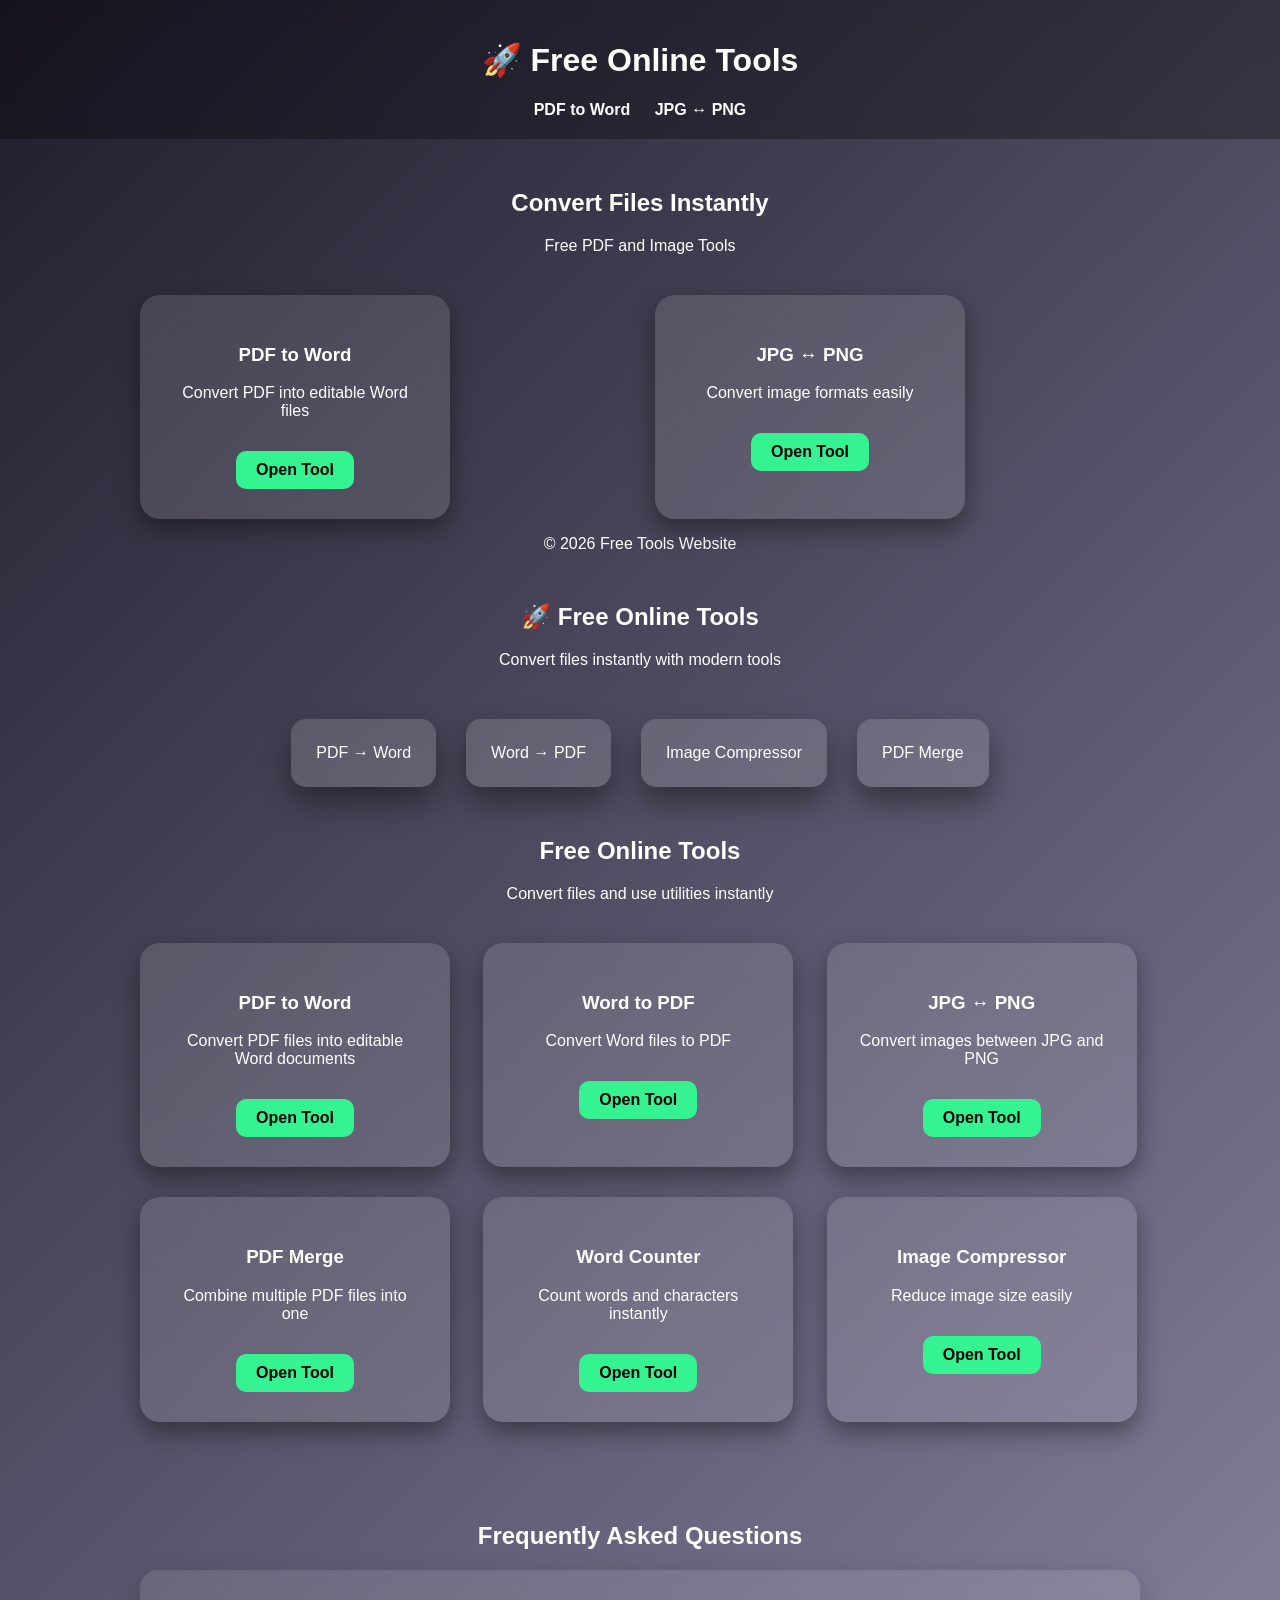
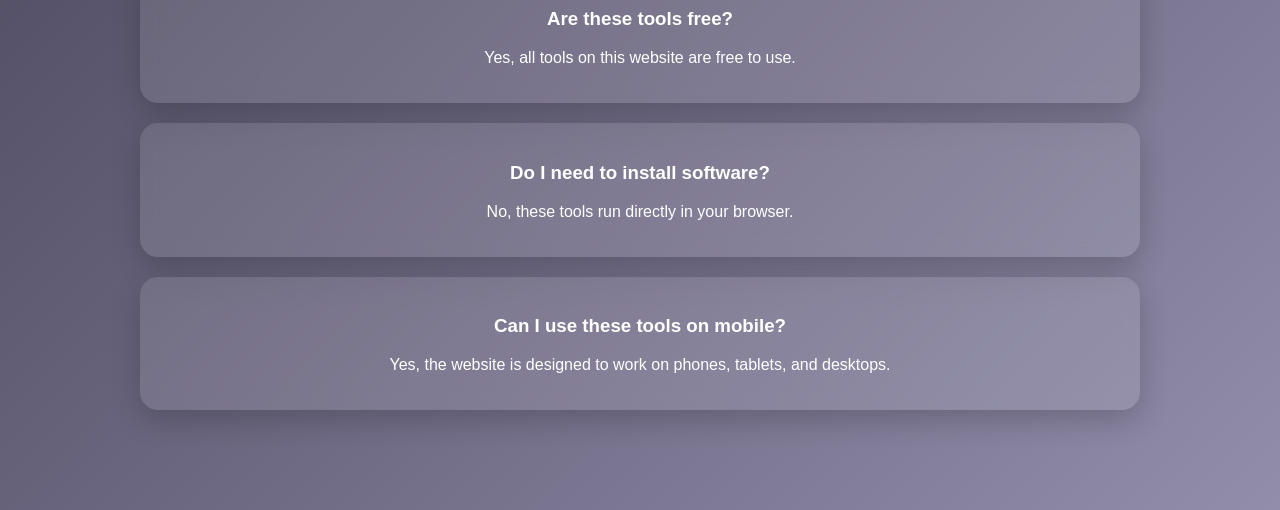
==== index.html @ 27e78783 "Add files via upload" ====
<!DOCTYPE html>
<html lang="en">
<head>
  <meta charset="UTF-8">
  <meta name="viewport" content="width=device-width, initial-scale=1.0">
  <title>Free Online Tools - PDF, Image & Text Utilities</title>
  <meta name="description" content="Free online tools to convert PDF, compress images, merge PDFs, and count words instantly.">
  <meta name="keywords" content="pdf to word, word to pdf, jpg png converter, pdf merge, word counter, image compressor">
  <meta name="robots" content="index, follow">
  <meta name="author" content="Free Online Tools">
  <meta property="og:title" content="Free Online Tools">
  <meta property="og:description" content="Use free online tools like PDF converters, image compressor, PDF merge, and word counter.">
  <meta property="og:type" content="website">
  <meta property="og:url" content="https://yourdomain.com/">
  <meta property="og:image" content="https://yourdomain.com/images/preview.png">

  <meta name="google-site-verification" content="YOUR_VERIFICATION_CODE">

  <script async
    src="https://pagead2.googlesyndication.com/pagead/js/adsbygoogle.js?client=ca-pub-XXXXXXXXXXXXXXXX"
    crossorigin="anonymous"></script>

  <link rel="stylesheet" href="style.css">
</head>

<body>

<header>
<h1>🚀 Free Online Tools</h1>
<nav>
<a href="pdf-to-word.html">PDF to Word</a>
<a href="jpg-png-converter.html">JPG ↔ PNG</a>
</nav>
</header>

<section class="hero">

<h2>Convert Files Instantly</h2>
<p>Free PDF and Image Tools</p>

<div class="tools-grid">

<div class="tool-card">
<h3>PDF to Word</h3>
<p>Convert PDF into editable Word files</p>
<a href="pdf-to-word.html">Open Tool</a>
</div>

<div class="tool-card">
<h3>JPG ↔ PNG</h3>
<p>Convert image formats easily</p>
<a href="jpg-png-converter.html">Open Tool</a>
</div>

</div>

</section>

<footer>
<p>© 2026 Free Tools Website</p>
</footer>

</body>
</html>

<!--  -->
<section class="hero">

<h2>🚀 Free Online Tools</h2>
<p>Convert files instantly with modern tools</p>

<div class="floating-tools">

<div class="tool-box">PDF → Word</div>
<div class="tool-box">Word → PDF</div>
<div class="tool-box">Image Compressor</div>
<div class="tool-box">PDF Merge</div>

</div>

</section>

<!-- sequence -->
 <section class="hero">

<h2>Free Online Tools</h2>
<p>Convert files and use utilities instantly</p>

<div class="tools-grid">

<!-- PDF TO WORD -->
<div class="tool-card">
<h3>PDF to Word</h3>
<p>Convert PDF files into editable Word documents</p>
<a href="pdf-to-word.html">Open Tool</a>
</div>

<!-- WORD TO PDF -->
<div class="tool-card">
<h3>Word to PDF</h3>
<p>Convert Word files to PDF</p>
<a href="word-to-pdf.html">Open Tool</a>
</div>

<!-- JPG PNG -->
<div class="tool-card">
<h3>JPG ↔ PNG</h3>
<p>Convert images between JPG and PNG</p>
<a href="jpg-png-converter.html">Open Tool</a>
</div>

<!-- PDF MERGE -->
<div class="tool-card">
<h3>PDF Merge</h3>
<p>Combine multiple PDF files into one</p>
<a href="pdf-merge.html">Open Tool</a>
</div>

<!-- WORD COUNTER -->
<div class="tool-card">
<h3>Word Counter</h3>
<p>Count words and characters instantly</p>
<a href="word-counter.html">Open Tool</a>
</div>

<!-- IMAGE COMPRESSOR -->
<div class="tool-card">
<h3>Image Compressor</h3>
<p>Reduce image size easily</p>
<a href="image-compressor.html">Open Tool</a>
</div>

</div>

</section>

<!-- FAQ section -->
 <section class="faq-section">
  <h2>Frequently Asked Questions</h2>

  <div class="faq-box">
    <h3>Are these tools free?</h3>
    <p>Yes, all tools on this website are free to use.</p>
  </div>

  <div class="faq-box">
    <h3>Do I need to install software?</h3>
    <p>No, these tools run directly in your browser.</p>
  </div>

  <div class="faq-box">
    <h3>Can I use these tools on mobile?</h3>
    <p>Yes, the website is designed to work on phones, tablets, and desktops.</p>
  </div>
</section>

<!-- structured data -->
 <script type="application/ld+json">
{
  "@context": "https://schema.org",
  "@type": "WebSite",
  "name": "Free Online Tools",
  "url": "https://yourdomain.com"
}
</script>
---- style.css ----
body{
font-family: Arial;
background: linear-gradient(135deg,#1f1c2c,#928dab);
color:white;
text-align:center;
margin:0;
}

header{
padding:20px;
background:rgba(0,0,0,0.3);
backdrop-filter: blur(10px);
}

nav a{
margin:10px;
color:white;
text-decoration:none;
font-weight:bold;
}

.hero{
margin-top:50px;
}

.tools-grid{
display:flex;
justify-content:center;
gap:30px;
margin-top:40px;
}

.tool-card{
width:250px;
padding:30px;
border-radius:20px;
background:rgba(255,255,255,0.1);
backdrop-filter:blur(15px);
box-shadow:0 10px 30px rgba(0,0,0,0.4);
transition:0.3s;
}

.tool-card:hover{
transform:translateY(-10px) scale(1.05);
}

.tool-card a{
display:inline-block;
margin-top:15px;
padding:10px 20px;
background:#ff6a00;
border-radius:10px;
color:white;
text-decoration:none;
}

.tool-container{
margin-top:80px;
}

.upload-box{
padding:40px;
border-radius:20px;
background:rgba(255,255,255,0.15);
width:400px;
margin:auto;
box-shadow:0 10px 30px rgba(0,0,0,0.4);
}

button{
padding:10px 20px;
margin-top:10px;
border:none;
background:#ff6a00;
color:white;
border-radius:10px;
cursor:pointer;
}

.tools-grid{
display:grid;
grid-template-columns:repeat(auto-fit,minmax(250px,1fr));
gap:30px;
max-width:1000px;
margin:auto;
margin-top:40px;
}

.tool-card{
padding:30px;
border-radius:20px;
background:rgba(255,255,255,0.12);
backdrop-filter:blur(15px);
box-shadow:0 10px 25px rgba(0,0,0,0.4);
transition:0.3s;
text-align:center;
}

.tool-card:hover{
transform:translateY(-8px) scale(1.03);
}

.tool-card a{
display:inline-block;
margin-top:15px;
padding:10px 20px;
background:#35f391;
border-radius:10px;
color:black;
font-weight:bold;
text-decoration:none;
}

/* 3d animation */
.floating-tools{
display:flex;
justify-content:center;
gap:30px;
margin-top:50px;
}

.tool-box{
padding:25px;
background:rgba(255,255,255,0.15);
border-radius:15px;
backdrop-filter:blur(10px);
animation:float 4s ease-in-out infinite;
box-shadow:0 15px 30px rgba(0,0,0,0.4);
}

@keyframes float{

0%{transform:translateY(0px);}

50%{transform:translateY(-15px);}

100%{transform:translateY(0px);}

}

/*  */
.faq-section{
  max-width: 1000px;
  margin: 60px auto;
  padding: 20px;
}

.faq-box{
  background: rgba(255,255,255,0.10);
  border-radius: 18px;
  padding: 20px;
  margin-bottom: 20px;
  box-shadow: 0 10px 30px rgba(0,0,0,0.2);
  backdrop-filter: blur(10px);
}
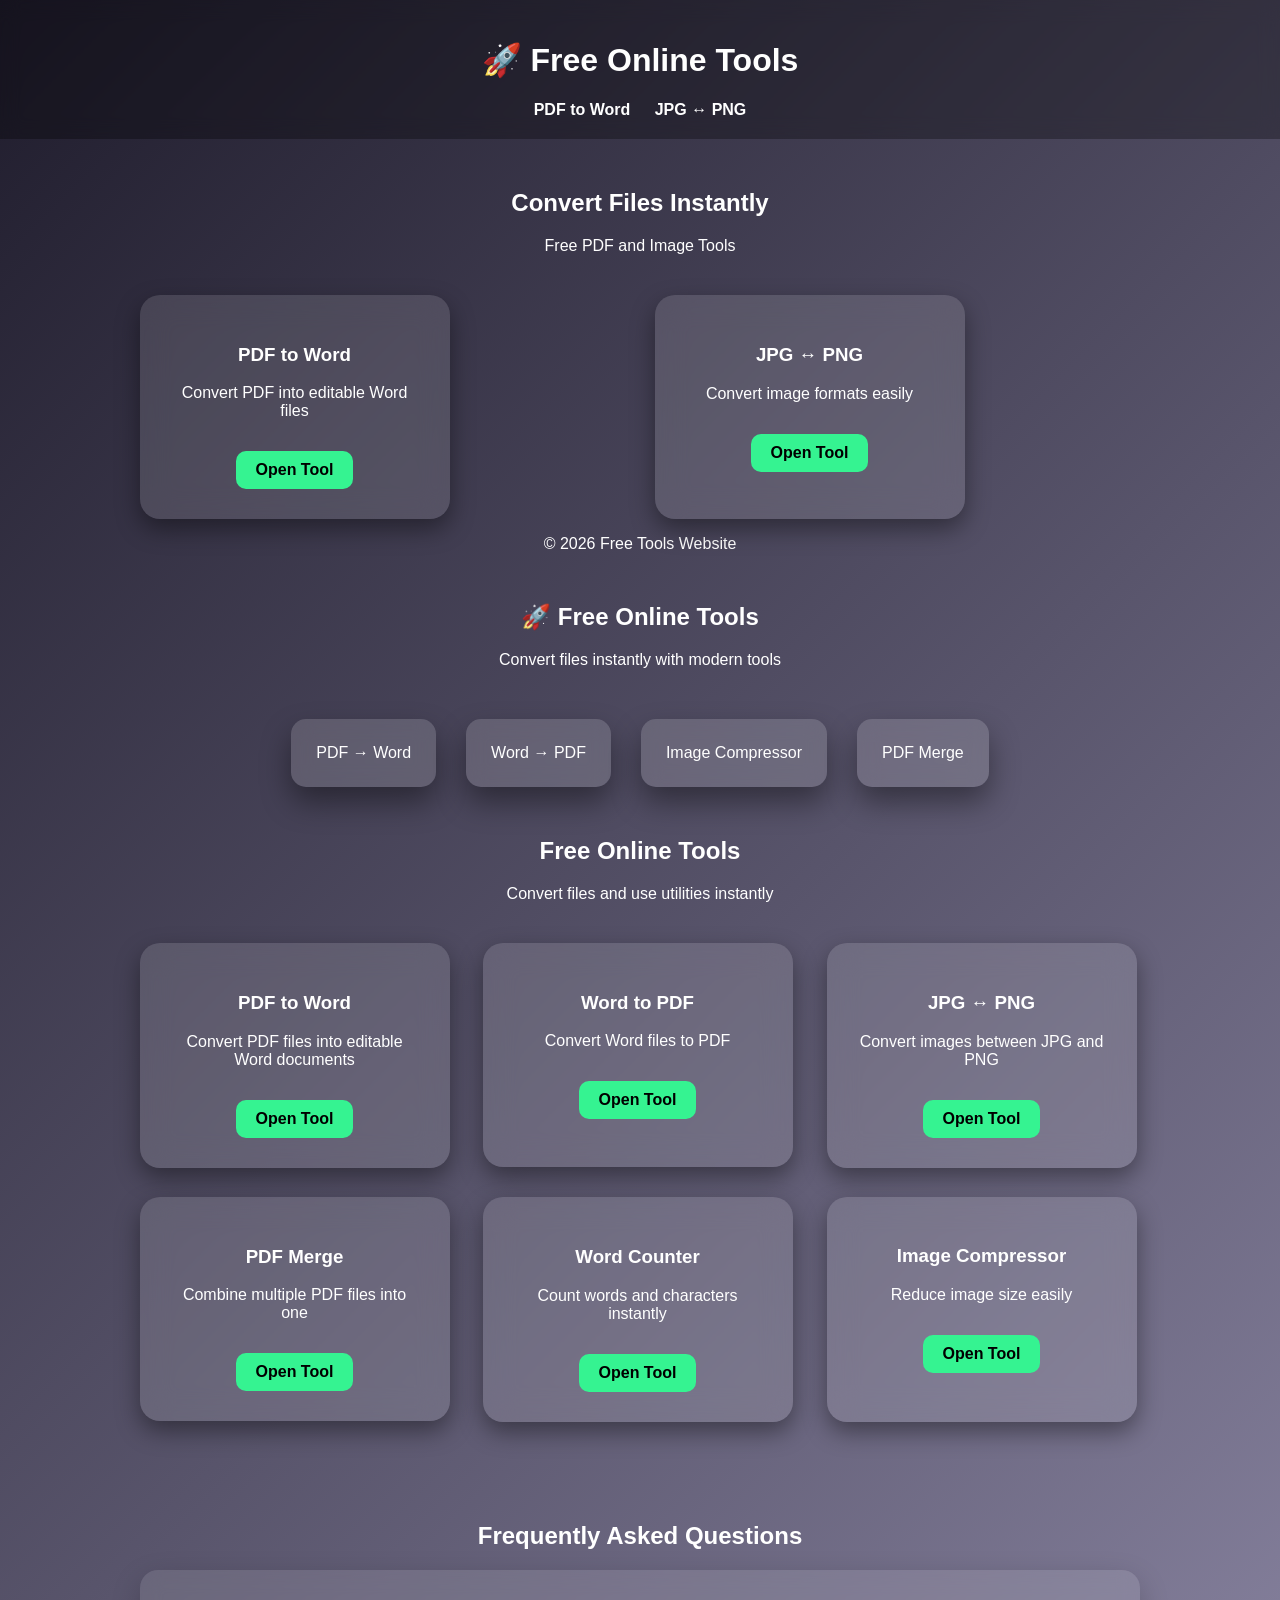
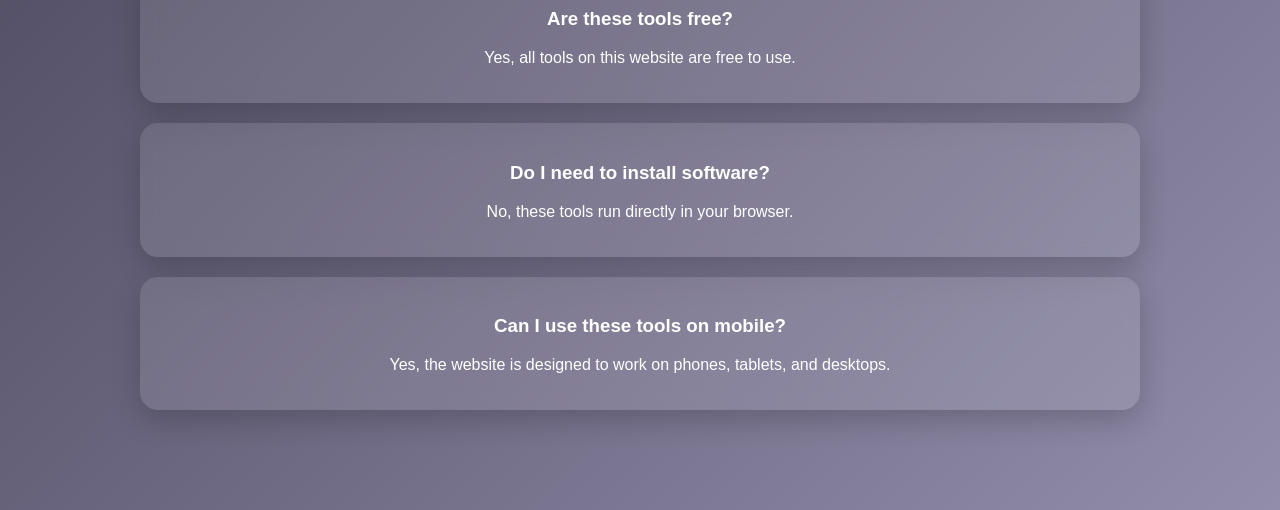
==== commit 345fb7dd: "Update index.html" ====
--- a/index.html
+++ b/index.html
@@ -14,7 +14,7 @@
   <meta property="og:url" content="https://yourdomain.com/">
   <meta property="og:image" content="https://yourdomain.com/images/preview.png">
 
-  <meta name="google-site-verification" content="YOUR_VERIFICATION_CODE">
+  <meta name="google-site-verification" content="u0DPRxXzZ81B1ex6oKZeHhedXBJp41O44TugY8lMeWk" />
 
   <script async
     src="https://pagead2.googlesyndication.com/pagead/js/adsbygoogle.js?client=ca-pub-XXXXXXXXXXXXXXXX"
